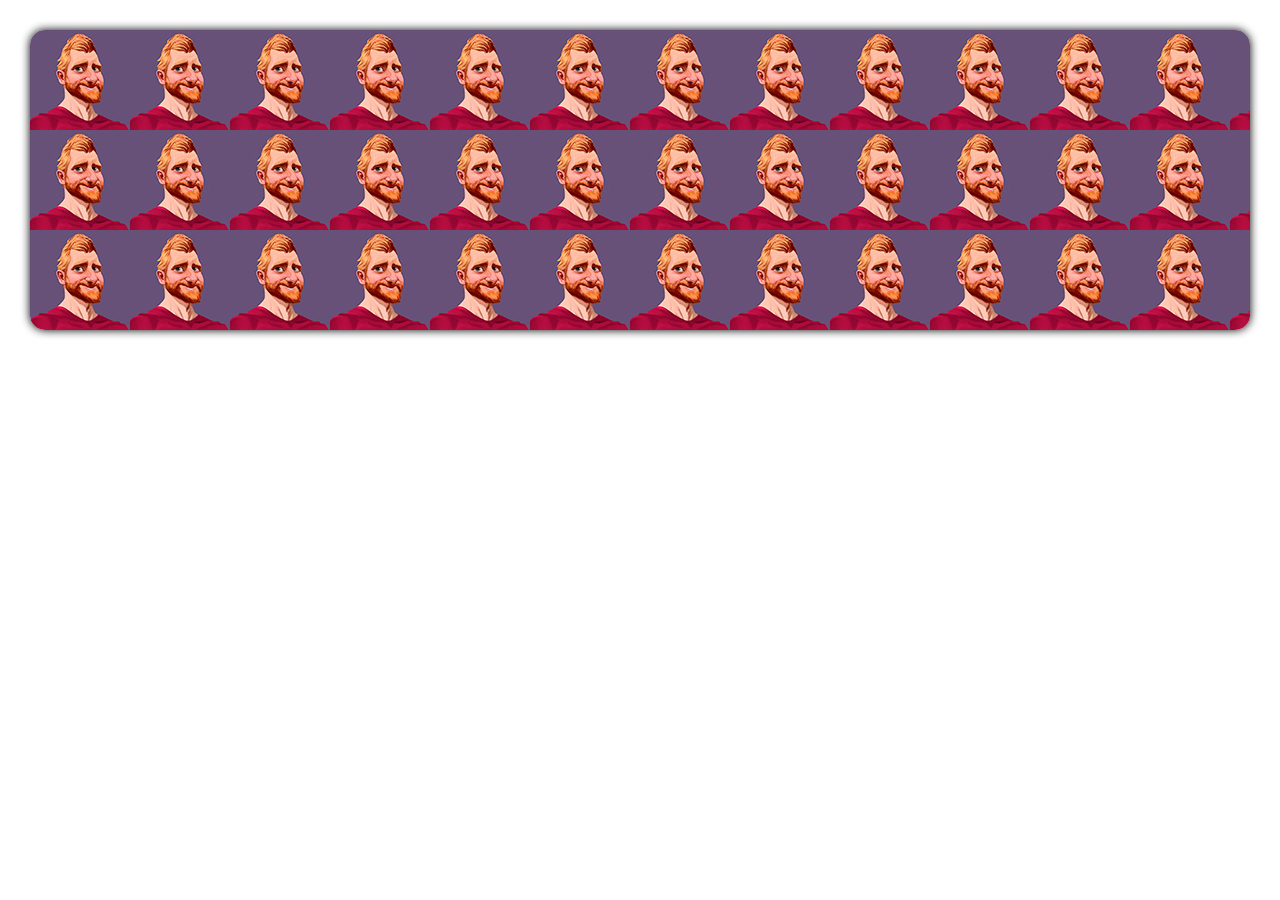
==== Уроки Web_Dev/2023(Поточний проект)/css_5/css_5/index.html @ 44e5df14 "Start to do css_5" ====
<!-- Сообщаем браузеру как стоит обрабатывать эту страницу -->
<!DOCTYPE html>
<!-- Оболочка документа, указываем язык содержимого -->
<html lang="ru">
<!-- Заголовок страницы, контейнер для других важных данных (не отображается) -->

<head>
	<!-- Заголовок страницы в браузере -->
	<title>CSS. Часть №5 (Свойство background)</title>
	<!-- Подключаем CSS -->
	<link rel="stylesheet" href="css/style.css" />
	<!-- Кодировка страницы -->
	<meta http-equiv="Content-type" content="text/html;charset=UTF-8" />
</head>
<!-- Отображаемое тело страницы -->

<body>
	<div class="block"></div>
</body>

</html>
---- Уроки Web_Dev/2023(Поточний проект)/css_5/css_5/css/style.css ----
/*Обнуление*/
* {
	padding: 0;
	margin: 0;
	border: 0;
}

*,
*:before,
*:after {
	-moz-box-sizing: border-box;
	-webkit-box-sizing: border-box;
	box-sizing: border-box;
}

:focus,
:active {
	outline: none;
}

a:focus,
a:active {
	outline: none;
}

nav,
footer,
header,
aside {
	display: block;
}

html,
body {
	height: 100%;
	width: 100%;
	font-size: 100%;
	line-height: 1;
	font-size: 14px;
	-ms-text-size-adjust: 100%;
	-moz-text-size-adjust: 100%;
	-webkit-text-size-adjust: 100%;
}

input,
button,
textarea {
	font-family: inherit;
}

input::-ms-clear {
	display: none;
}

button {
	cursor: pointer;
}

button::-moz-focus-inner {
	padding: 0;
	border: 0;
}

a,
a:visited {
	text-decoration: none;
}

a:hover {
	text-decoration: none;
}

ul li {
	list-style: none;
}

img {
	vertical-align: top;
}

h1,
h2,
h3,
h4,
h5,
h6 {
	font-size: inherit;
	font-weight: inherit;
}

/*--------------------*/

body {
	padding: 30px;
}

.block {
	background: url('../img/avatar.jpg');
	height: 300px;
	border-radius: 15px;
	box-shadow: 0 0 10px #000;
}
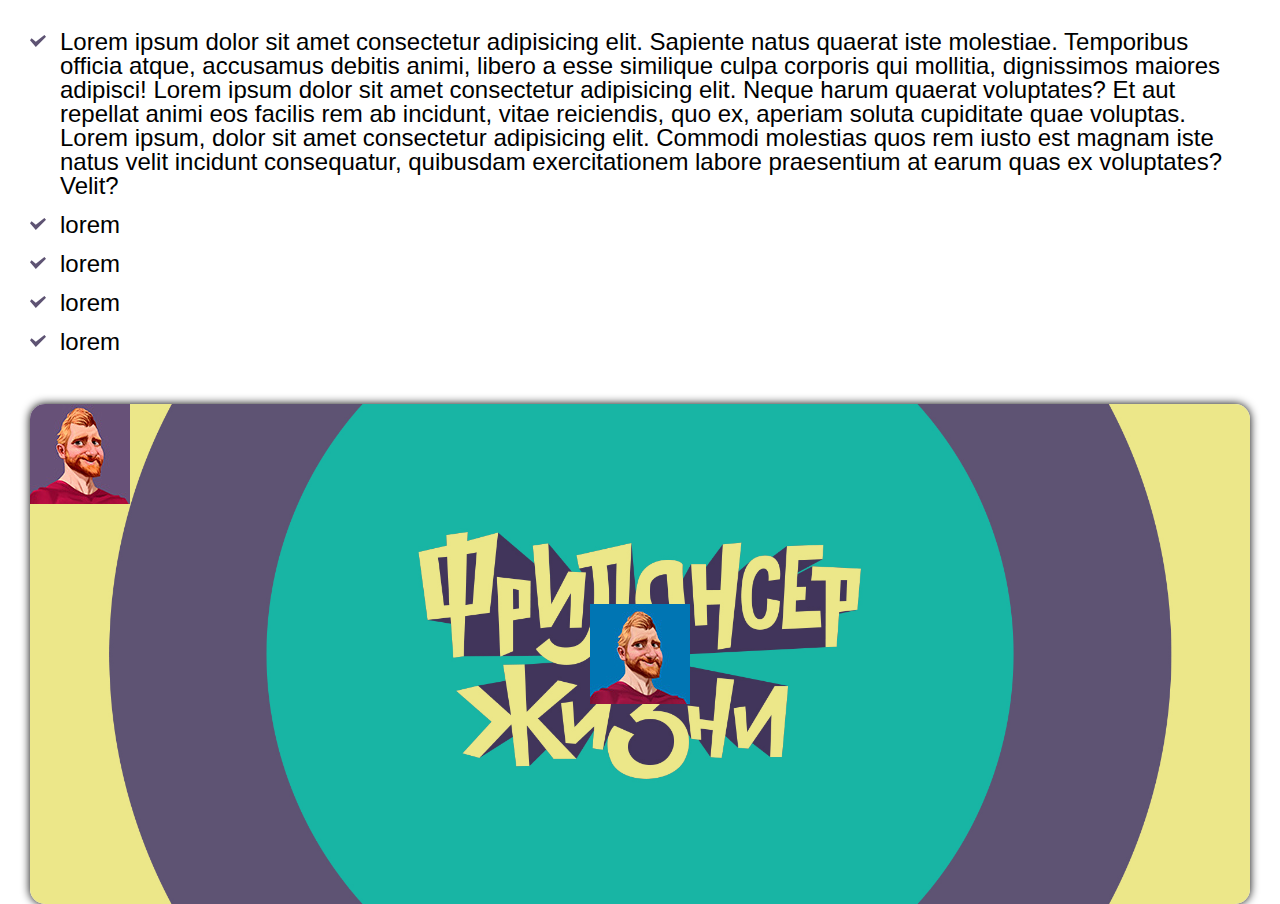
==== commit 84045c72: "Finished css_5, start to do homework" ====
--- a/Уроки Web_Dev/2023(Поточний проект)/css_5/css_5/index.html
+++ b/Уроки Web_Dev/2023(Поточний проект)/css_5/css_5/index.html
@@ -15,6 +15,21 @@
 <!-- Отображаемое тело страницы -->
 
 <body>
+
+	<ul class="list">
+		<li>Lorem ipsum dolor sit amet consectetur adipisicing elit. Sapiente natus quaerat iste molestiae. Temporibus
+			officia atque, accusamus debitis animi, libero a esse similique culpa corporis qui mollitia, dignissimos
+			maiores adipisci! Lorem ipsum dolor sit amet consectetur adipisicing elit. Neque harum quaerat voluptates? Et
+			aut repellat animi eos facilis rem ab incidunt, vitae reiciendis, quo ex, aperiam soluta cupiditate quae
+			voluptas. Lorem ipsum, dolor sit amet consectetur adipisicing elit. Commodi molestias quos rem iusto est magnam
+			iste natus velit incidunt consequatur, quibusdam exercitationem labore praesentium at earum quas ex voluptates?
+			Velit?</li>
+		<li>lorem</li>
+		<li>lorem</li>
+		<li>lorem</li>
+		<li>lorem</li>
+	</ul>
+
 	<div class="block"></div>
 </body>
 
--- a/Уроки Web_Dev/2023(Поточний проект)/css_5/css_5/css/style.css
+++ b/Уроки Web_Dev/2023(Поточний проект)/css_5/css_5/css/style.css
@@ -91,12 +91,26 @@
 /*--------------------*/
 
 body {
+	font-family: Arial, "Helvetica Neue", Helvetica, sans-serif;
 	padding: 30px;
 }
 
+.list {
+	margin: 0 0 50px 0;
+}
+
+.list li {
+	font-size: 24px;
+	margin: 0 0 15px 0;
+	background: url(../img/icons/li.svg) left 5px no-repeat;
+	padding: 0px 0px 0px 30px;
+}
+
 .block {
-	background: url('../img/avatar.jpg');
-	height: 300px;
+
+	background: url(../img/avatar_3.jpg) 50%/100px no-repeat, url(../img/avatar.jpg) 0 0 no-repeat, url(../img/bg.jpg) 50%/cover no-repeat;
+
+	height: 500px;
 	border-radius: 15px;
 	box-shadow: 0 0 10px #000;
 }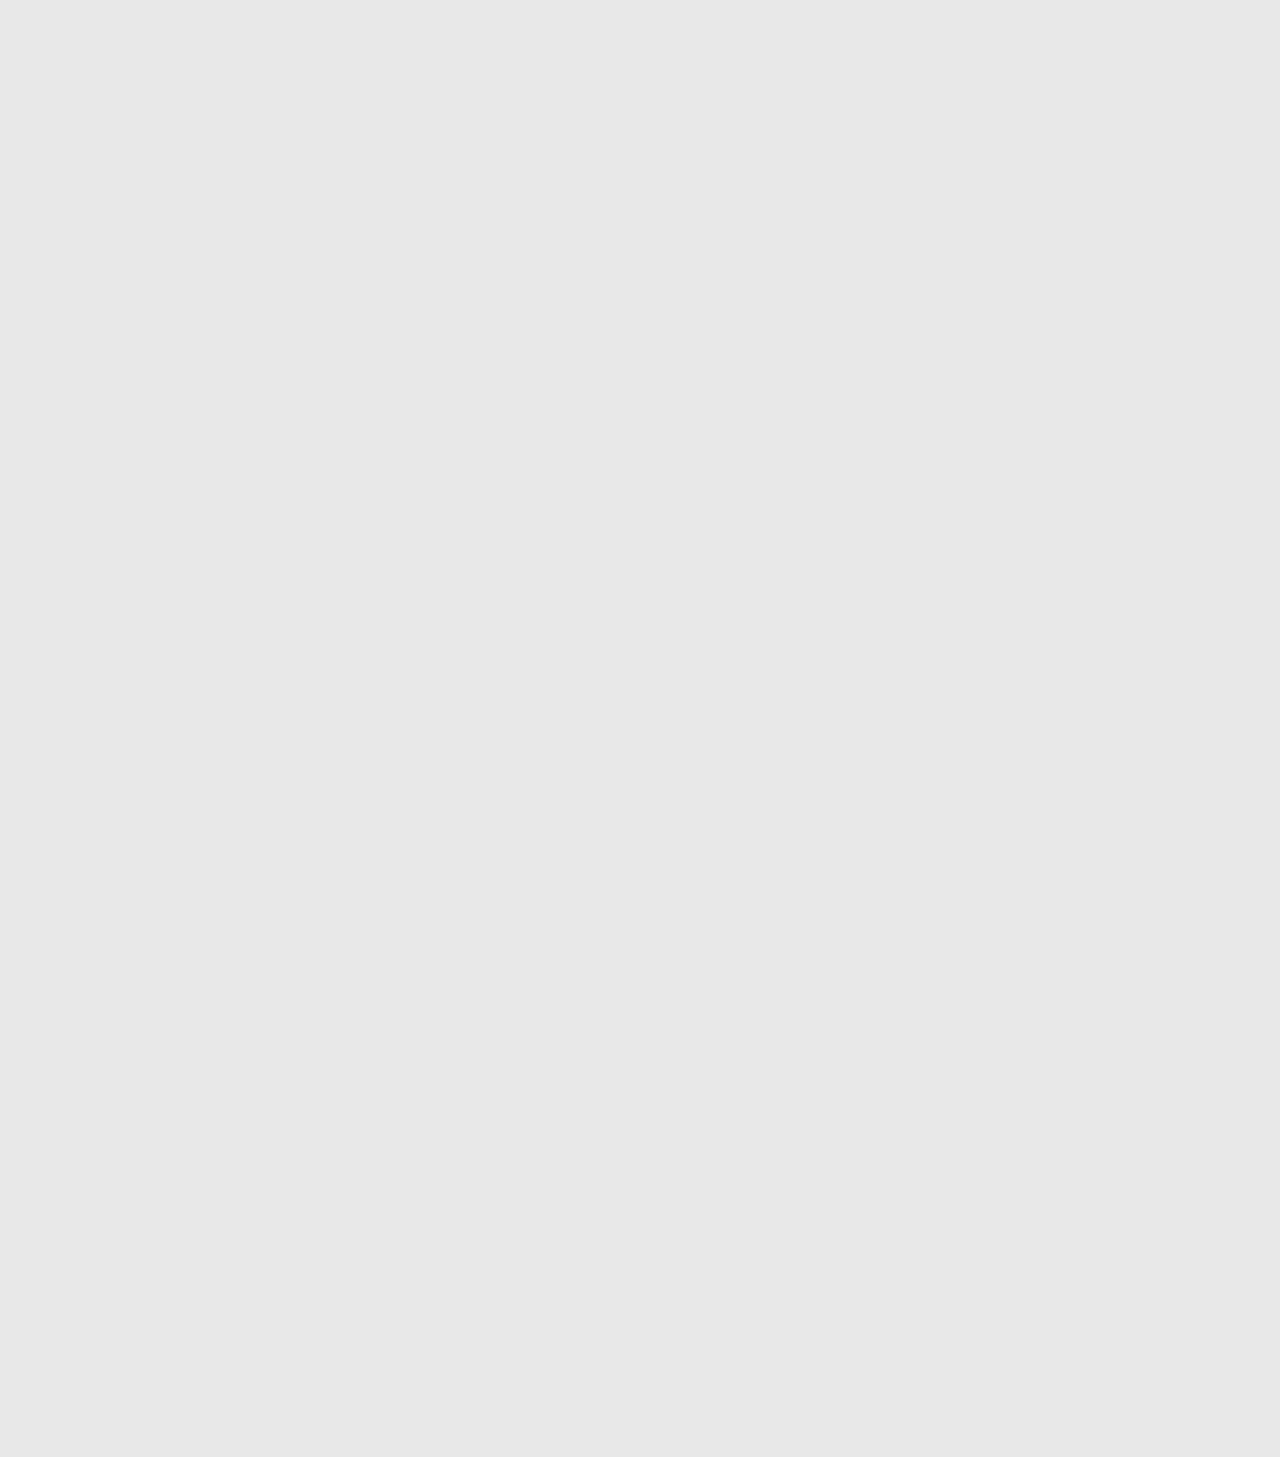
==== commit c515c8fd: "Start to do homework" ====
--- a/Уроки Web_Dev/2023(Поточний проект)/css_5/css_5/index.html
+++ b/Уроки Web_Dev/2023(Поточний проект)/css_5/css_5/index.html
@@ -16,7 +16,12 @@
 
 <body>
 
-	<ul class="list">
+	<main id="story">
+
+	</main>
+
+
+	<!-- 	<ul class="list">
 		<li>Lorem ipsum dolor sit amet consectetur adipisicing elit. Sapiente natus quaerat iste molestiae. Temporibus
 			officia atque, accusamus debitis animi, libero a esse similique culpa corporis qui mollitia, dignissimos
 			maiores adipisci! Lorem ipsum dolor sit amet consectetur adipisicing elit. Neque harum quaerat voluptates? Et
@@ -30,7 +35,7 @@
 		<li>lorem</li>
 	</ul>
 
-	<div class="block"></div>
+	<div class="block"></div> -->
 </body>
 
 </html>--- a/Уроки Web_Dev/2023(Поточний проект)/css_5/css_5/css/style.css
+++ b/Уроки Web_Dev/2023(Поточний проект)/css_5/css_5/css/style.css
@@ -91,11 +91,18 @@
 /*--------------------*/
 
 body {
-	font-family: Arial, "Helvetica Neue", Helvetica, sans-serif;
-	padding: 30px;
+	background-color: #e8e8e8;
+	/* 	font-family: Arial, "Helvetica Neue", Helvetica, sans-serif;
+	padding: 30px; */
 }
 
-.list {
+#story {
+	width: 1190px;
+	height: 1457px;
+}
+
+
+/* .list {
 	margin: 0 0 50px 0;
 }
 
@@ -113,4 +120,4 @@
 	height: 500px;
 	border-radius: 15px;
 	box-shadow: 0 0 10px #000;
-}+} */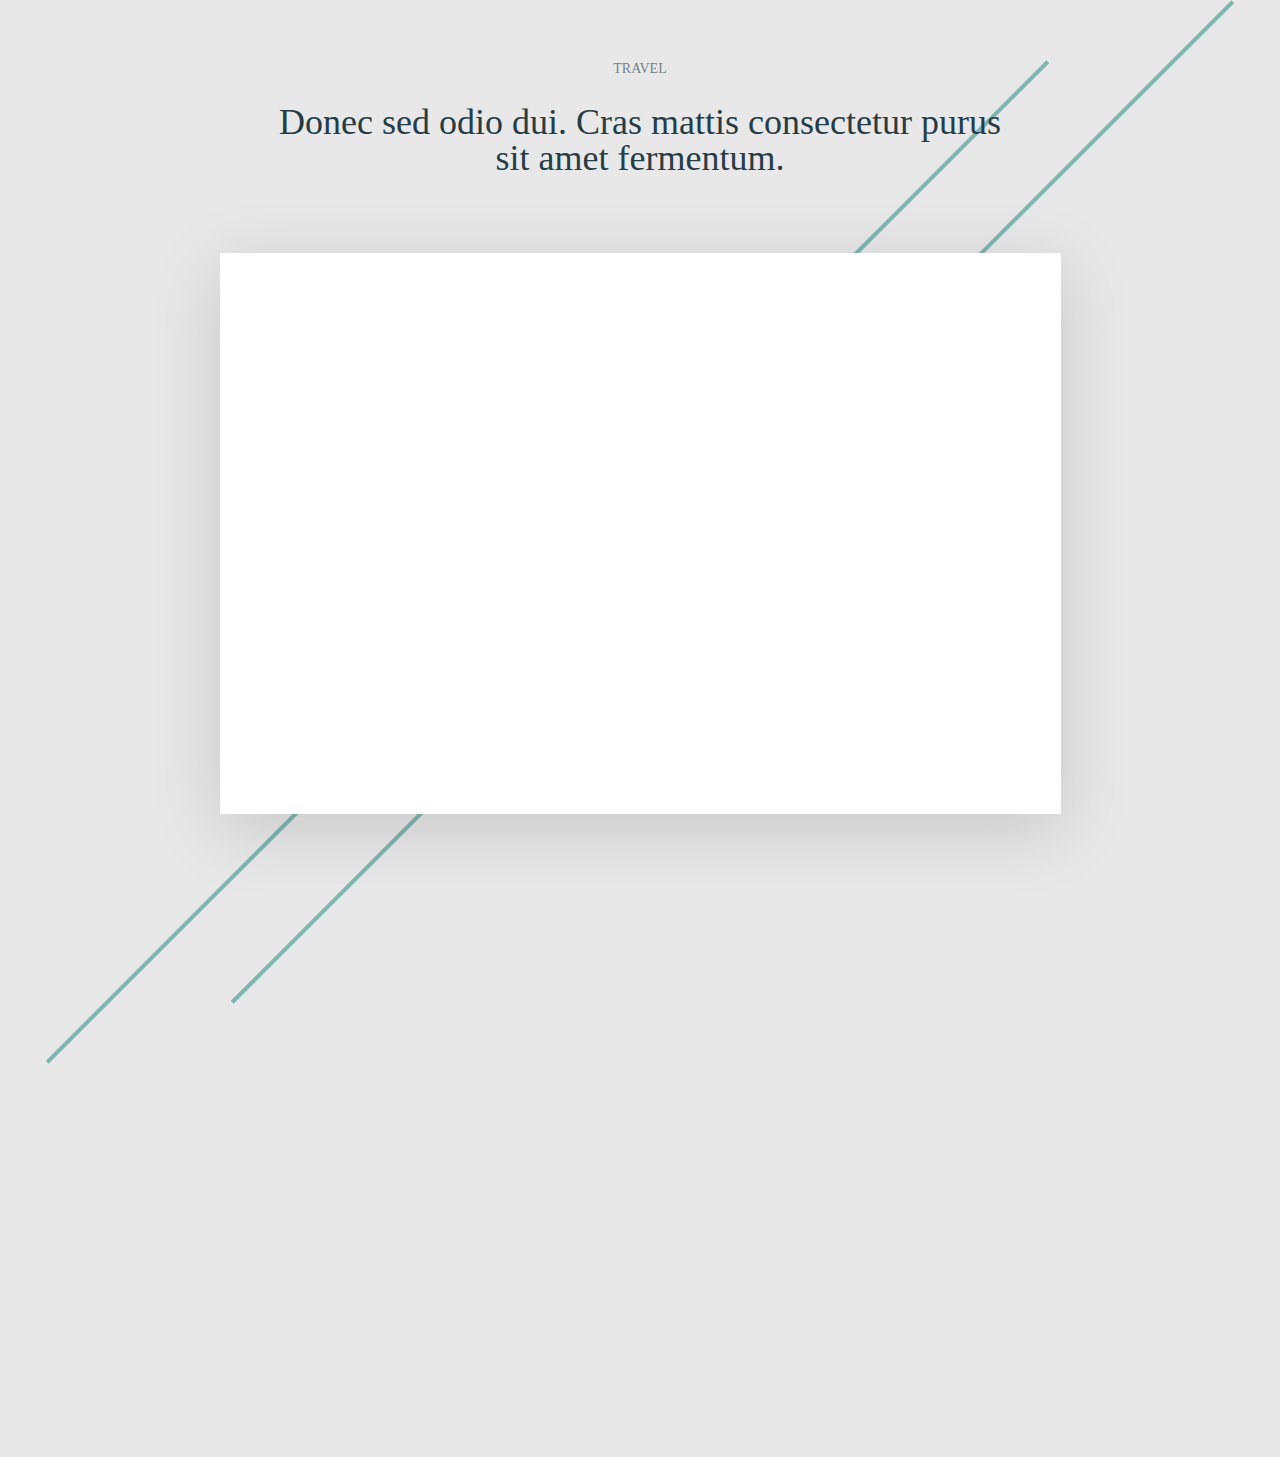
==== commit 49419c28: "Continue to do homework" ====
--- a/Уроки Web_Dev/2023(Поточний проект)/css_5/css_5/index.html
+++ b/Уроки Web_Dev/2023(Поточний проект)/css_5/css_5/index.html
@@ -8,6 +8,7 @@
 	<!-- Заголовок страницы в браузере -->
 	<title>CSS. Часть №5 (Свойство background)</title>
 	<!-- Подключаем CSS -->
+	<link rel="stylesheet" href="https://fonts.cdnfonts.com/css/arial-mt">
 	<link rel="stylesheet" href="css/style.css" />
 	<!-- Кодировка страницы -->
 	<meta http-equiv="Content-type" content="text/html;charset=UTF-8" />
@@ -17,6 +18,13 @@
 <body>
 
 	<main id="story">
+		<div class="header">
+			<h1 id="title">travel</h1>
+			<h2 class="subtitle">Donec sed odio dui. Cras mattis consectetur purus <br> sit amet fermentum. </h2>
+			<div class="header_img">
+				<img src="" alt="">
+			</div>
+		</div>
 
 	</main>
 
--- a/Уроки Web_Dev/2023(Поточний проект)/css_5/css_5/css/style.css
+++ b/Уроки Web_Dev/2023(Поточний проект)/css_5/css_5/css/style.css
@@ -92,15 +92,51 @@
 
 body {
 	background-color: #e8e8e8;
-	/* 	font-family: Arial, "Helvetica Neue", Helvetica, sans-serif;
-	padding: 30px; */
+	font-family: Arial, "Helvetica Neue", Helvetica, sans-serif;
+	/*	padding: 30px; */
 }
 
 #story {
+	display: block;
+	margin: 0 auto;
 	width: 1190px;
-	height: 1457px;
+	min-height: 1457px;
 }
 
+#title {
+	padding-top: 62px;
+	text-align: center;
+	text-transform: uppercase;
+	opacity: 0.6;
+	color: #273d46;
+	font-family: "Arial MT";
+	font-size: 14px;
+	font-weight: 400;
+}
+
+.subtitle {
+	color: #273d46;
+	text-align: center;
+	font-family: "Times New Roman PSMT";
+	margin-top: 28px;
+	font-size: 36px;
+	font-weight: 400;
+
+}
+
+.header {
+	background: url(../img/Ellipse_1_copy.png) no-repeat;
+	min-height: 1064px;
+}
+
+.header_img {
+	margin: 0 auto;
+	margin-top: 77px;
+	background-color: #fff;
+	width: 841px;
+	height: 561px;
+	box-shadow: 0 15px 65px rgba(15, 16, 16, 0.15);
+}
 
 /* .list {
 	margin: 0 0 50px 0;
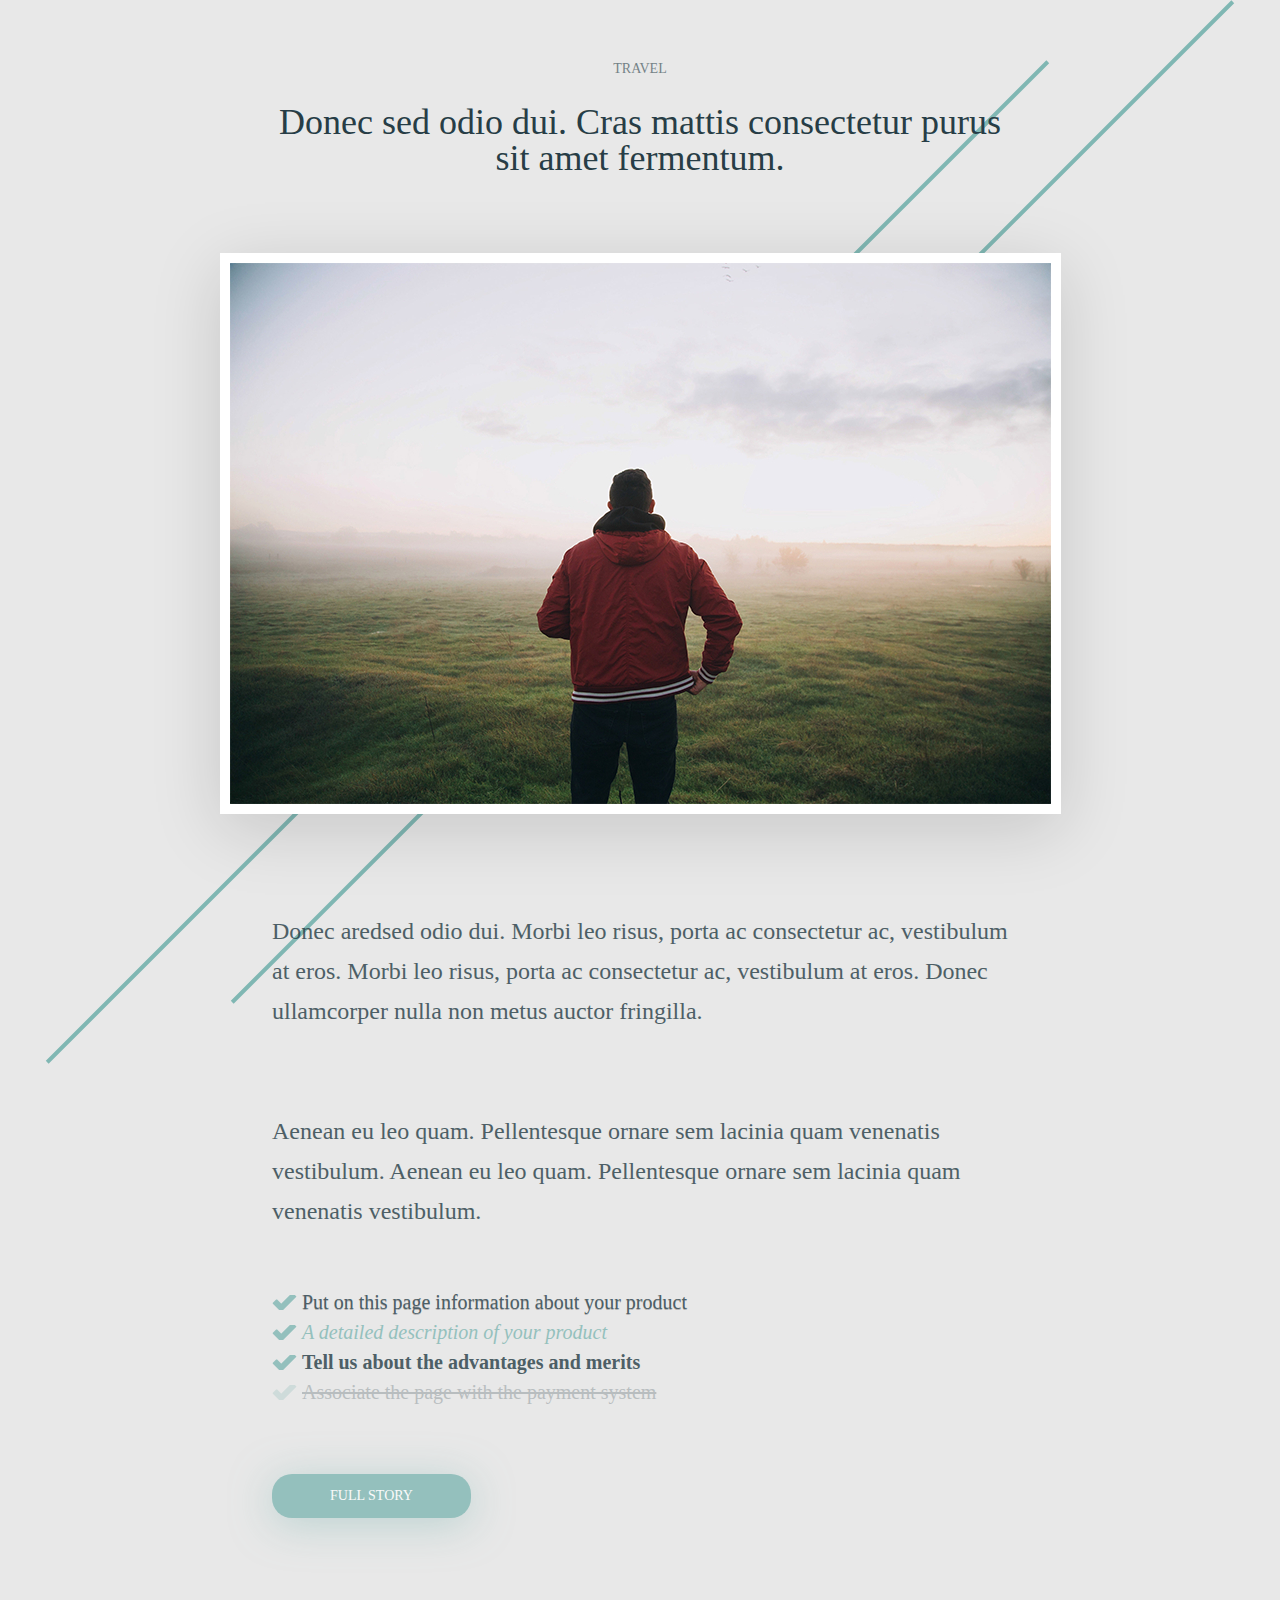
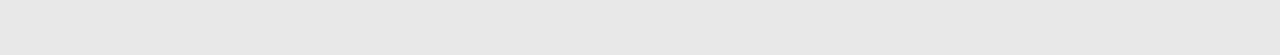
==== commit 64ba1ecf: "Homework finished" ====
--- a/Уроки Web_Dev/2023(Поточний проект)/css_5/css_5/index.html
+++ b/Уроки Web_Dev/2023(Поточний проект)/css_5/css_5/index.html
@@ -1,5 +1,5 @@
+<!DOCTYPE html>
 <!-- Сообщаем браузеру как стоит обрабатывать эту страницу -->
-<!DOCTYPE html>
 <!-- Оболочка документа, указываем язык содержимого -->
 <html lang="ru">
 <!-- Заголовок страницы, контейнер для других важных данных (не отображается) -->
@@ -17,14 +17,27 @@
 
 <body>
 
-	<main id="story">
-		<div class="header">
+	<main id="main">
+		<div class="story_page">
 			<h1 id="title">travel</h1>
 			<h2 class="subtitle">Donec sed odio dui. Cras mattis consectetur purus <br> sit amet fermentum. </h2>
-			<div class="header_img">
-				<img src="" alt="">
+			<div class="img_block">
+				<img id="story_img" src="img/light-man_copy.jpg" alt="">
 			</div>
+		<div class="story">
+			<p>Donec aredsed odio dui. Morbi leo risus, porta ac consectetur ac, vestibulum at eros. Morbi leo risus, porta ac consectetur ac, vestibulum at eros. Donec ullamcorper nulla non metus auctor fringilla.</p>
+			<br><br>
+			<p>Aenean eu leo quam. Pellentesque ornare sem lacinia quam venenatis vestibulum. Aenean eu leo quam. Pellentesque ornare sem lacinia quam venenatis vestibulum. </p>
+			<div class="list_block">
+				<li id="item1">Put on this page information about your product</li>
+				<li id="item2">A detailed description of your product</li>
+				<li id="item3">Tell us about the advantages and merits</li>
+				<li id="item4">Associate the page with the payment system</li>
+			</div>
+			<button id="full_story"><span id="btn_text">Full Story</span></button>
 		</div>
+</div>
+
 
 	</main>
 
--- a/Уроки Web_Dev/2023(Поточний проект)/css_5/css_5/css/style.css
+++ b/Уроки Web_Dev/2023(Поточний проект)/css_5/css_5/css/style.css
@@ -96,7 +96,7 @@
 	/*	padding: 30px; */
 }
 
-#story {
+#main {
 	display: block;
 	margin: 0 auto;
 	width: 1190px;
@@ -124,12 +124,12 @@
 
 }
 
-.header {
+.story_page {
 	background: url(../img/Ellipse_1_copy.png) no-repeat;
 	min-height: 1064px;
 }
 
-.header_img {
+.img_block {
 	margin: 0 auto;
 	margin-top: 77px;
 	background-color: #fff;
@@ -138,6 +138,90 @@
 	box-shadow: 0 15px 65px rgba(15, 16, 16, 0.15);
 }
 
+#story_img {
+	margin: 10px;
+}
+.story {
+	opacity: 0.8;
+	color: #273d46;
+	font-family: "Times New Roman PSMT";
+	font-size: 24px;
+	font-weight: 400;
+	line-height: 40px;
+	width: 736px;
+	height: 257px;
+	margin: 0 auto;
+	margin-top: 97px;
+}
+
+.list_block {
+	margin: 0 auto;
+	margin-top: 64px;
+	list-style: none;
+	line-height: 15px;
+}
+
+.list_block li {
+		margin: 0 0 15px 0;
+		background: url(../img/icons/check_icon.png) left no-repeat;
+		padding: 0px 0px 0px 30px;
+}
+
+#item1 {
+	text-shadow: 0 1px 0 rgba(0, 0, 0, 0.3);
+	color: #273d46;
+	font-family: "Arial MT";
+	font-size: 20px;
+	font-weight: 400;
+	text-align: left;
+}
+#item2 {
+	color: #80b7b3;
+	font-family: "Arial MT";
+	font-size: 20px;
+	font-weight: 400;
+	font-style: italic;
+	text-align: left;
+
+}
+#item3 {
+	color: #273d46;
+	font-family: "Arial MT";
+	font-size: 20px;
+	font-weight: bold;
+	text-align: left;
+}
+#item4 {
+	opacity: 0.3;
+	color: #273d46;
+	font-family: "Arial MT";
+	font-size: 20px;
+	font-weight: 400;
+	text-align: left;
+	text-decoration: line-through;
+}
+
+#full_story {
+margin: 0 auto;
+margin-top: 59px;
+margin-bottom: 137px;
+width: 199px;
+height: 44px;
+background-color: rgb(128, 183, 179);
+box-shadow: 0 6px 40px rgba(128, 183, 179, 0.54);
+border-radius: 20px;
+}
+
+#btn_text {
+	color: #ffffff;
+font-family: "Arial MT";
+font-size: 14px;
+font-weight: 400;
+text-align: left;
+text-transform: uppercase;
+}
+
+
 /* .list {
 	margin: 0 0 50px 0;
 }
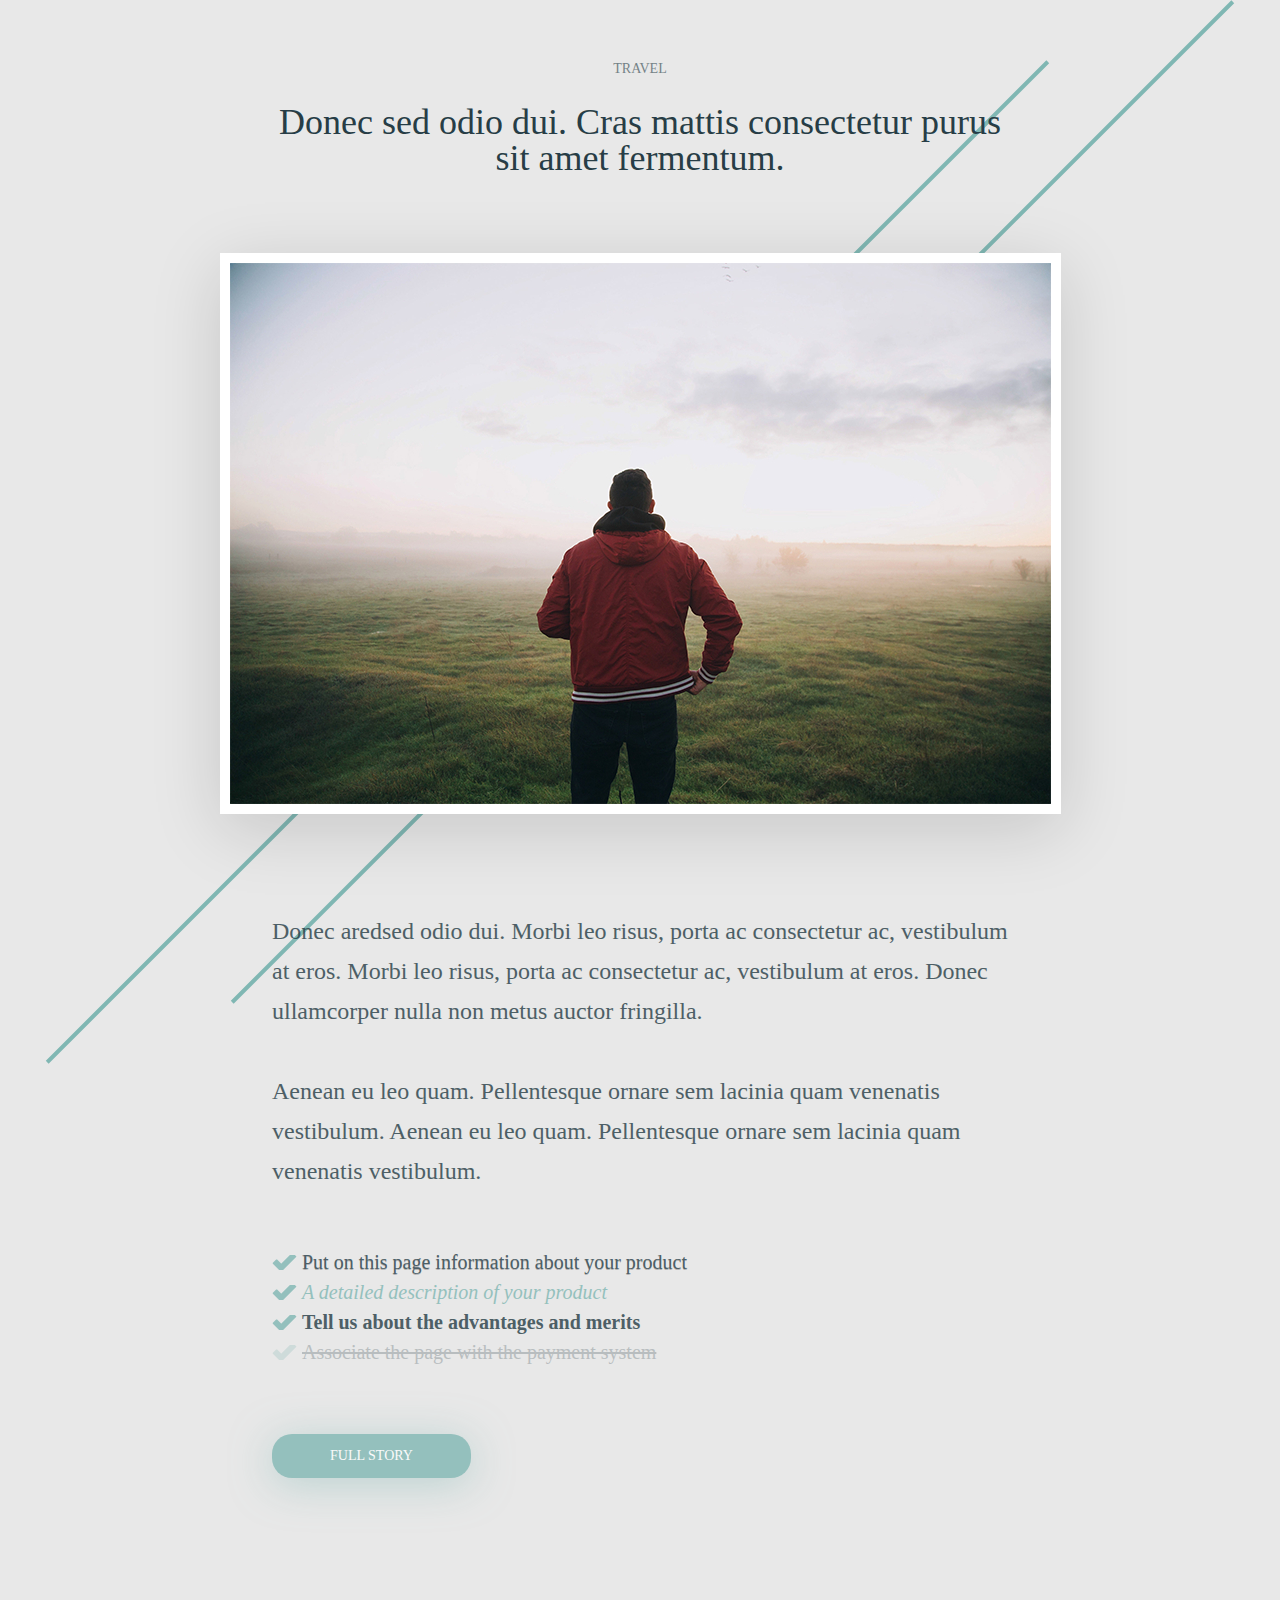
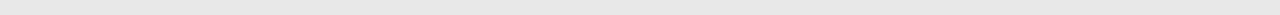
==== commit 99f667b4: "change id with class" ====
--- a/Уроки Web_Dev/2023(Поточний проект)/css_5/css_5/index.html
+++ b/Уроки Web_Dev/2023(Поточний проект)/css_5/css_5/index.html
@@ -17,7 +17,7 @@
 
 <body>
 
-	<main id="main">
+	<main class="container">
 		<div class="story_page">
 			<h1 id="title">travel</h1>
 			<h2 class="subtitle">Donec sed odio dui. Cras mattis consectetur purus <br> sit amet fermentum. </h2>
@@ -26,7 +26,7 @@
 			</div>
 		<div class="story">
 			<p>Donec aredsed odio dui. Morbi leo risus, porta ac consectetur ac, vestibulum at eros. Morbi leo risus, porta ac consectetur ac, vestibulum at eros. Donec ullamcorper nulla non metus auctor fringilla.</p>
-			<br><br>
+			<br>
 			<p>Aenean eu leo quam. Pellentesque ornare sem lacinia quam venenatis vestibulum. Aenean eu leo quam. Pellentesque ornare sem lacinia quam venenatis vestibulum. </p>
 			<div class="list_block">
 				<li id="item1">Put on this page information about your product</li>
--- a/Уроки Web_Dev/2023(Поточний проект)/css_5/css_5/css/style.css
+++ b/Уроки Web_Dev/2023(Поточний проект)/css_5/css_5/css/style.css
@@ -96,7 +96,7 @@
 	/*	padding: 30px; */
 }
 
-#main {
+.container {
 	display: block;
 	margin: 0 auto;
 	width: 1190px;
